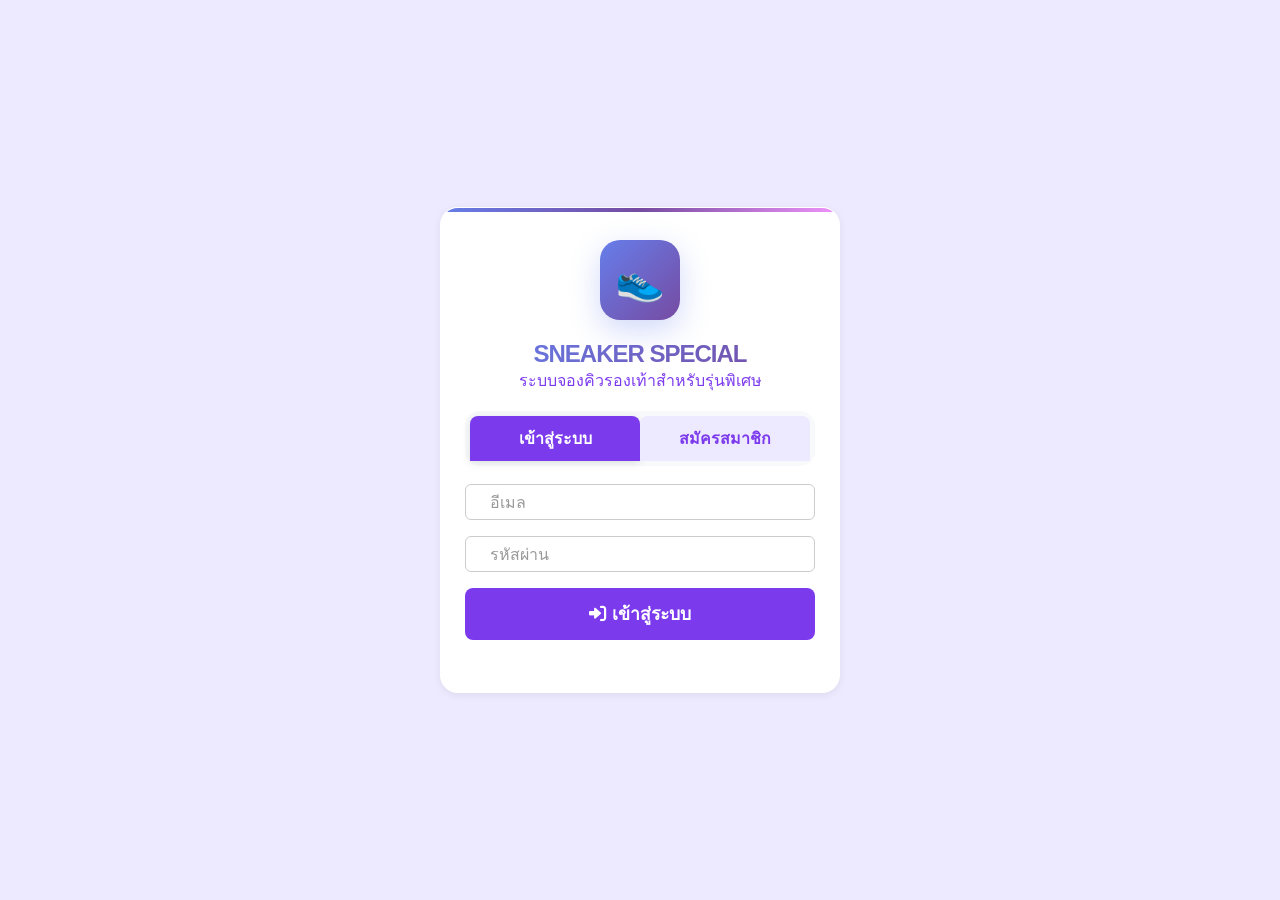
==== index.html @ 4ebf94cc "Add files via upload" ====
<!DOCTYPE html>
<html lang="th">
<head>
    <meta charset="UTF-8">
    <meta name="viewport" content="width=device-width, initial-scale=1.0">
    <title>SNEAKER SPECIAL - ระบบจองคิวรองเท้าสำหรับรุ่นพิเศษ</title>
    <link rel="stylesheet" href="style.css">
    <!-- Font Awesome (ไอคอน) -->
    <link rel="stylesheet" href="https://cdnjs.cloudflare.com/ajax/libs/font-awesome/6.0.0/css/all.min.css">
    <style>
        body { background: #ede9fe; font-family: 'Sarabun', sans-serif; margin: 0; }
        .auth-container { max-width: 400px; margin: 60px auto; background: #fff; border-radius: 18px; box-shadow: 0 2px 8px #0001; padding: 32px 24px; }
        .logo-section { text-align: center; margin-bottom: 18px; }
        .logo { font-size: 2.5em; }
        .brand-name { margin: 0; font-size: 1.5em; }
        .brand-tagline { color: #7c3aed; margin-bottom: 10px; }
        .form-tabs { display: flex; justify-content: center; margin-bottom: 18px; }
        .tab-button { flex: 1; padding: 10px 0; border: none; background: #ede9fe; color: #7c3aed; font-size: 1em; cursor: pointer; border-radius: 8px 8px 0 0; }
        .tab-button.active { background: #7c3aed; color: #fff; }
        .form-container { background: #fff; border-radius: 0 0 12px 12px; }
        .form-panel { display: none; }
        .form-panel.active { display: block; }
        .input-group { margin-bottom: 16px; }
        .form-input { width: 100%; padding: 8px; border-radius: 6px; border: 1px solid #ccc; font-size: 1em; }
        .form-button { width: 100%; padding: 12px; background: #7c3aed; color: #fff; border: none; border-radius: 8px; font-size: 1.1em; cursor: pointer; }
        .form-button:hover { background: #5b21b6; }
        .terms-check { margin-bottom: 12px; }
        .error-message { color: #e74c3c; text-align: center; margin-bottom: 8px; }
        .success-message { color: #1abc9c; text-align: center; margin-bottom: 8px; }
    </style>
</head>
<body>
    <div class="auth-container" id="authPage">
        <div class="logo-section">
            <div class="logo">👟</div>
            <h1 class="brand-name">SNEAKER SPECIAL</h1>
            <p class="brand-tagline">ระบบจองคิวรองเท้าสำหรับรุ่นพิเศษ</p>
        </div>
        <div class="form-tabs">
            <button class="tab-button active" onclick="switchTab('login')">เข้าสู่ระบบ</button>
            <button class="tab-button" onclick="switchTab('register')">สมัครสมาชิก</button>
        </div>
        <div class="error-message" id="errorMessage"></div>
        <div class="success-message" id="successMessage"></div>
        <div class="form-container">
            <!-- LOGIN FORM -->
            <div class="form-panel active" id="loginPanel">
                <form id="loginForm">
                    <div class="input-group">
                        <input type="email" class="form-input" id="loginEmail" placeholder=" " required>
                        <label>อีเมล</label>
                    </div>
                    <div class="input-group">
                        <input type="password" class="form-input" id="loginPassword" placeholder=" " required>
                        <label>รหัสผ่าน</label>
                    </div>
                    <button type="submit" class="form-button" id="loginBtn">
                        <i class="fas fa-sign-in-alt"></i> เข้าสู่ระบบ
                    </button>
                </form>
            </div>
            <!-- REGISTER FORM -->
            <div class="form-panel" id="registerPanel">
                <form id="registerForm">
                    <div class="input-group">
                        <input type="text" class="form-input" id="registerName" placeholder=" " required>
                        <label>ชื่อ-นามสกุล</label>
                    </div>
                    <div class="input-group">
                        <input type="email" class="form-input" id="registerEmail" placeholder=" " required>
                        <label>อีเมล</label>
                    </div>
                    <div class="input-group">
                        <input type="tel" class="form-input" id="registerPhone" placeholder=" " required>
                        <label>เบอร์โทรศัพท์</label>
                    </div>
                    <div class="input-group">
                        <input type="password" class="form-input" id="registerPassword" placeholder=" " required>
                        <label>รหัสผ่าน (อย่างน้อย 6 ตัวอักษร)</label>
                    </div>
                    <div class="input-group">
                        <input type="password" class="form-input" id="confirmPassword" placeholder=" " required>
                        <label>ยืนยันรหัสผ่าน</label>
                    </div>
                    <div class="terms-check">
                        <input type="checkbox" id="agreeTerms" required>
                        <label for="agreeTerms">
                            ฉันยอมรับ <a href="#">ข้อกำหนดการใช้งาน</a> และ <a href="#">นโยบายความเป็นส่วนตัว</a>
                        </label>
                    </div>
                    <button type="submit" class="form-button" id="registerBtn">
                        <i class="fas fa-user-plus"></i> สมัครสมาชิก
                    </button>
                </form>
            </div>
        </div>
    </div>
    <script>
        
        // สลับแท็บ
        function switchTab(tab) {
            document.getElementById('loginPanel').classList.remove('active');
            document.getElementById('registerPanel').classList.remove('active');
            document.querySelectorAll('.tab-button').forEach(btn => btn.classList.remove('active'));
            if (tab === 'login') {
                document.getElementById('loginPanel').classList.add('active');
                document.querySelectorAll('.tab-button')[0].classList.add('active');
            } else {
                document.getElementById('registerPanel').classList.add('active');
                document.querySelectorAll('.tab-button')[1].classList.add('active');
            }
            showError('');
            showSuccess('');
        }
        // สมัครสมาชิก
        document.getElementById('registerForm').addEventListener('submit', function(e){
            e.preventDefault();
            const name = document.getElementById('registerName').value.trim();
            const email = document.getElementById('registerEmail').value.trim();
            const phone = document.getElementById('registerPhone').value.trim();
            const password = document.getElementById('registerPassword').value;
            const confirmPassword = document.getElementById('confirmPassword').value;
            const agreeTerms = document.getElementById('agreeTerms').checked;
            if(!agreeTerms) return showError('กรุณายอมรับข้อกำหนดการใช้งาน');
            if(password.length < 6) return showError('รหัสผ่านต้องมีอย่างน้อย 6 ตัวอักษร');
            if(password !== confirmPassword) return showError('รหัสผ่านไม่ตรงกัน');
            let users = JSON.parse(localStorage.getItem('users') || '[]');
            if(users.find(u => u.email === email)) return showError('อีเมลนี้ถูกใช้ไปแล้ว');
            users.push({ name, email, phone, password });
            localStorage.setItem('users', JSON.stringify(users));
            showSuccess('สมัครสมาชิกสำเร็จ! กรุณาเข้าสู่ระบบ');
            switchTab('login');
        });
        // เข้าสู่ระบบ
        document.getElementById('loginForm').addEventListener('submit', function(e){
            e.preventDefault();
            const email = document.getElementById('loginEmail').value.trim();
            const password = document.getElementById('loginPassword').value;
            let users = JSON.parse(localStorage.getItem('users') || '[]');
            const user = users.find(u => u.email === email && u.password === password);
            if(!user) return showError('อีเมลหรือรหัสผ่านไม่ถูกต้อง');
            localStorage.setItem('currentUser', JSON.stringify(user));
window.location.href = "products.html";

        });
        function showError(msg) {
            document.getElementById('errorMessage').innerText = msg;
            document.getElementById('successMessage').innerText = '';
        }
        function showSuccess(msg) {
            document.getElementById('successMessage').innerText = msg;
            document.getElementById('errorMessage').innerText = '';
        
        };
    </script>
</body>
</html>
---- style.css ----
* {
    margin: 0;
    padding: 0;
    box-sizing: border-box;
}

body {
    font-family: -apple-system, BlinkMacSystemFont, 'Segoe UI', system-ui, sans-serif;
    background: linear-gradient(135deg, #667eea 0%, #764ba2 50%, #f093fb 100%);
    min-height: 100vh;
    display: flex;
    align-items: center;
    justify-content: center;
    padding: 20px;
}

/* ==================== AUTH CONTAINER ==================== */
.auth-container {
    background: rgba(255, 255, 255, 0.95);
    backdrop-filter: blur(20px);
    border-radius: 25px;
    padding: 40px;
    width: 100%;
    max-width: 450px;
    box-shadow: 0 30px 60px rgba(0, 0, 0, 0.2);
    position: relative;
    overflow: hidden;
    border: 1px solid rgba(255, 255, 255, 0.2);
    animation: slideIn 0.6s ease-out;
}

@keyframes slideIn {
    from {
        opacity: 0;
        transform: translateY(50px);
    }
    to {
        opacity: 1;
        transform: translateY(0);
    }
}

.auth-container::before {
    content: '';
    position: absolute;
    top: 0;
    left: 0;
    right: 0;
    height: 4px;
    background: linear-gradient(90deg, #667eea, #764ba2, #f093fb);
    animation: shimmer 3s ease-in-out infinite;
}

@keyframes shimmer {
    0%, 100% { opacity: 0.5; }
    50% { opacity: 1; }
}

/* ==================== LOGO SECTION ==================== */
.logo-section {
    text-align: center;
    margin-bottom: 40px;
}

.logo {
    width: 80px;
    height: 80px;
    background: linear-gradient(135deg, #667eea, #764ba2);
    border-radius: 20px;
    margin: 0 auto 20px;
    display: flex;
    align-items: center;
    justify-content: center;
    font-size: 2rem;
    animation: float 3s ease-in-out infinite;
    box-shadow: 0 10px 30px rgba(102, 126, 234, 0.3);
}

@keyframes float {
    0%, 100% { transform: translateY(0px) rotate(0deg); }
    50% { transform: translateY(-10px) rotate(2deg); }
}

.brand-name {
    font-size: 32px;
    font-weight: 800;
    background: linear-gradient(135deg, #667eea, #764ba2);
    -webkit-background-clip: text;
    -webkit-text-fill-color: transparent;
    background-clip: text;
    margin-bottom: 8px;
    letter-spacing: -1px;
}

.brand-tagline {
    color: #666;
    font-size: 16px;
    font-weight: 500;
}

/* ==================== FORM TABS ==================== */
.form-tabs {
    display: flex;
    background: #f8f9fa;
    border-radius: 15px;
    padding: 5px;
    margin-bottom: 30px;
}

.tab-button {
    flex: 1;
    padding: 12px 20px;
    border: none;
    background: transparent;
    border-radius: 12px;
    font-size: 16px;
    font-weight: 600;
    cursor: pointer;
    transition: all 0.3s ease;
    color: #666;
}

.tab-button.active {
    background: white;
    color: #667eea;
    box-shadow: 0 2px 10px rgba(0, 0, 0, 0.1);
}

/* ==================== FORM STYLES ==================== */
.form-container {
    position: relative;
}

.form-panel {
    display: none;
    animation: slideInPanel 0.3s ease-out;
}

.form-panel.active {
    display: block;
}

@keyframes slideInPanel {
    from {
        opacity: 0;
        transform: translateX(20px);
    }
    to {
        opacity: 1;
        transform: translateX(0);
    }
}

.input-group {
    position: relative;
    margin-bottom: 25px;
}

.input-group label {
    position: absolute;
    left: 20px;
    top: 50%;
    transform: translateY(-50%);
    color: #999;
    font-size: 16px;
    transition: all 0.3s ease;
    pointer-events: none;
    background: white;
    padding: 0 5px;
}

.form-input {
    width: 100%;
    padding: 18px 20px;
    border: 2px solid #e1e8ed;
    border-radius: 15px;
    font-size: 16px;
    transition: all 0.3s ease;
    background: white;
    color: #333;
}

.form-input:focus {
    outline: none;
    border-color: #667eea;
    box-shadow: 0 0 0 3px rgba(102, 126, 234, 0.1);
}

.form-input:focus + label,
.form-input:not(:placeholder-shown) + label {
    top: -2px;
    left: 15px;
    font-size: 12px;
    color: #667eea;
    font-weight: 600;
}

.password-toggle {
    position: absolute;
    right: 20px;
    top: 50%;
    transform: translateY(-50%);
    cursor: pointer;
    color: #999;
    transition: color 0.3s ease;
}

.password-toggle:hover {
    color: #667eea;
}

.form-button {
    width: 100%;
    padding: 18px;
    background: linear-gradient(135deg, #667eea, #764ba2);
    color: white;
    border: none;
    border-radius: 15px;
    font-size: 18px;
    font-weight: 600;
    cursor: pointer;
    transition: all 0.3s ease;
    margin-bottom: 20px;
    position: relative;
    overflow: hidden;
}

.form-button::before {
    content: '';
    position: absolute;
    top: 0;
    left: -100%;
    width: 100%;
    height: 100%;
    background: linear-gradient(90deg, transparent, rgba(255,255,255,0.2), transparent);
    transition: left 0.5s;
}

.form-button:hover::before {
    left: 100%;
}

.form-button:hover {
    transform: translateY(-2px);
    box-shadow: 0 10px 30px rgba(102, 126, 234, 0.4);
}

.form-button:active {
    transform: translateY(0);
}

.form-button:disabled {
    background: #ccc;
    cursor: not-allowed;
    transform: none;
}

.loading-spinner {
    display: inline-block;
    width: 20px;
    height: 20px;
    border: 2px solid #ffffff30;
    border-top: 2px solid #ffffff;
    border-radius: 50%;
    animation: spin 1s linear infinite;
    margin-right: 10px;
}

@keyframes spin {
    0% { transform: rotate(0deg); }
    100% { transform: rotate(360deg); }
}

/* ==================== DIVIDER & SOCIAL LOGIN ==================== */
.divider {
    text-align: center;
    margin: 30px 0;
    position: relative;
    color: #999;
}

.divider::before {
    content: '';
    position: absolute;
    top: 50%;
    left: 0;
    right: 0;
    height: 1px;
    background: #e1e8ed;
}

.divider span {
    background: rgba(255, 255, 255, 0.95);
    padding: 0 20px;
    font-size: 14px;
}

.social-login {
    display: flex;
    gap: 15px;
    margin-bottom: 25px;
}

.social-btn {
    flex: 1;
    padding: 15px;
    border: 2px solid #e1e8ed;
    border-radius: 15px;
    background: white;
    cursor: pointer;
    transition: all 0.3s ease;
    display: flex;
    align-items: center;
    justify-content: center;
    font-size: 20px;
}

.social-btn:hover {
    transform: translateY(-2px);
    box-shadow: 0 5px 20px rgba(0, 0, 0, 0.1);
}

.social-btn.google { color: #db4437; border-color: #db4437; }
.social-btn.facebook { color: #4267B2; border-color: #4267B2; }
.social-btn.line { color: #06c755; border-color: #06c755; }

/* ==================== TERMS & MESSAGES ==================== */
.terms-check {
    display: flex;
    align-items: flex-start;
    gap: 12px;
    margin-bottom: 25px;
    font-size: 14px;
    color: #666;
    line-height: 1.5;
}

.terms-check input[type="checkbox"] {
    width: 18px;
    height: 18px;
    margin-top: 2px;
}

.terms-check a {
    color: #667eea;
    text-decoration: none;
}

.terms-check a:hover {
    text-decoration: underline;
}

.error-message, .success-message {
    padding: 15px;
    border-radius: 12px;
    margin-bottom: 20px;
    font-size: 14px;
    display: none;
}

.error-message {
    background: #fee;
    color: #d63031;
    border-left: 4px solid #d63031;
    animation: shake 0.5s ease-in-out;
}

.success-message {
    background: #efffef;
    color: #27ae60;
    border-left: 4px solid #27ae60;
}

@keyframes shake {
    0%, 100% { transform: translateX(0); }
    25% { transform: translateX(-5px); }
    75% { transform: translateX(5px); }
}

/* ==================== MAIN APP STYLES ==================== */
.main-app {
    display: none;
    min-height: 100vh;
    background: linear-gradient(135deg, #667eea 0%, #764ba2 100%);
    padding: 20px;
}

.app-header {
    background: rgba(255, 255, 255, 0.95);
    backdrop-filter: blur(20px);
    padding: 25px;
    border-radius: 20px;
    margin-bottom: 30px;
    display: flex;
    justify-content: space-between;
    align-items: center;
    box-shadow: 0 10px 40px rgba(0, 0, 0, 0.1);
    border: 1px solid rgba(255, 255, 255, 0.2);
}

.user-profile {
    display: flex;
    align-items: center;
    gap: 15px;
}

.user-avatar {
    width: 50px;
    height: 50px;
    border-radius: 15px;
    background: linear-gradient(135deg, #667eea, #764ba2);
    display: flex;
    align-items: center;
    justify-content: center;
    color: white;
    font-size: 20px;
    font-weight: bold;
    box-shadow: 0 5px 15px rgba(102, 126, 234, 0.3);
}

.user-details h3 {
    color: #333;
    font-size: 18px;
    margin-bottom: 2px;
}

.user-details p {
    color: #666;
    font-size: 14px;
}

.logout-btn {
    background: linear-gradient(135deg, #ff6b6b, #ee5a52);
    color: white;
    border: none;
    padding: 12px 25px;
    border-radius: 12px;
    cursor: pointer;
    transition: all 0.3s ease;
    font-weight: 600;
}

.logout-btn:hover {
    transform: translateY(-2px);
    box-shadow: 0 8px 25px rgba(255, 107, 107, 0.4);
}

.container {
    max-width: 1200px;
    margin: 0 auto;
}

.app-title {
    text-align: center;
    color: white;
    margin-bottom: 40px;
}

.app-title h1 {
    font-size: 3rem;
    font-weight: 800;
    margin-bottom: 15px;
    text-shadow: 2px 4px 8px rgba(0, 0, 0, 0.3);
}

.app-title p {
    font-size: 1.2rem;
    opacity: 0.9;
}

/* ==================== STATS GRID ==================== */
.stats-grid {
    display: grid;
    grid-template-columns: repeat(auto-fit, minmax(200px, 1fr));
    gap: 20px;
    margin-bottom: 30px;
}

.stat-card {
    background: rgba(255, 255, 255, 0.95);
    backdrop-filter: blur(20px);
    padding: 25px;
    border-radius: 20px;
    text-align: center;
    box-shadow: 0 10px 30px rgba(0, 0, 0, 0.1);
    border: 1px solid rgba(255, 255, 255, 0.2);
    transition: transform 0.3s ease;
}

.stat-card:hover {
    transform: translateY(-5px);
}

.stat-number {
    font-size: 2.5rem;
    font-weight: 800;
    background: linear-gradient(135deg, #667eea, #764ba2);
    -webkit-background-clip: text;
    -webkit-text-fill-color: transparent;
    background-clip: text;
    margin-bottom: 8px;
}

.stat-label {
    color: #666;
    font-weight: 600;
}

/* ==================== SNEAKER SHOWCASE ==================== */
  .sneaker-showcase {
            background: rgba(255, 255, 255, 0.95);
            backdrop-filter: blur(20px);
            border-radius: 25px;
            padding: 40px;
            box-shadow: 0 20px 50px rgba(0, 0, 0, 0.15);
            border: 1px solid rgba(255, 255, 255, 0.2);
            margin-bottom: 30px;
        }
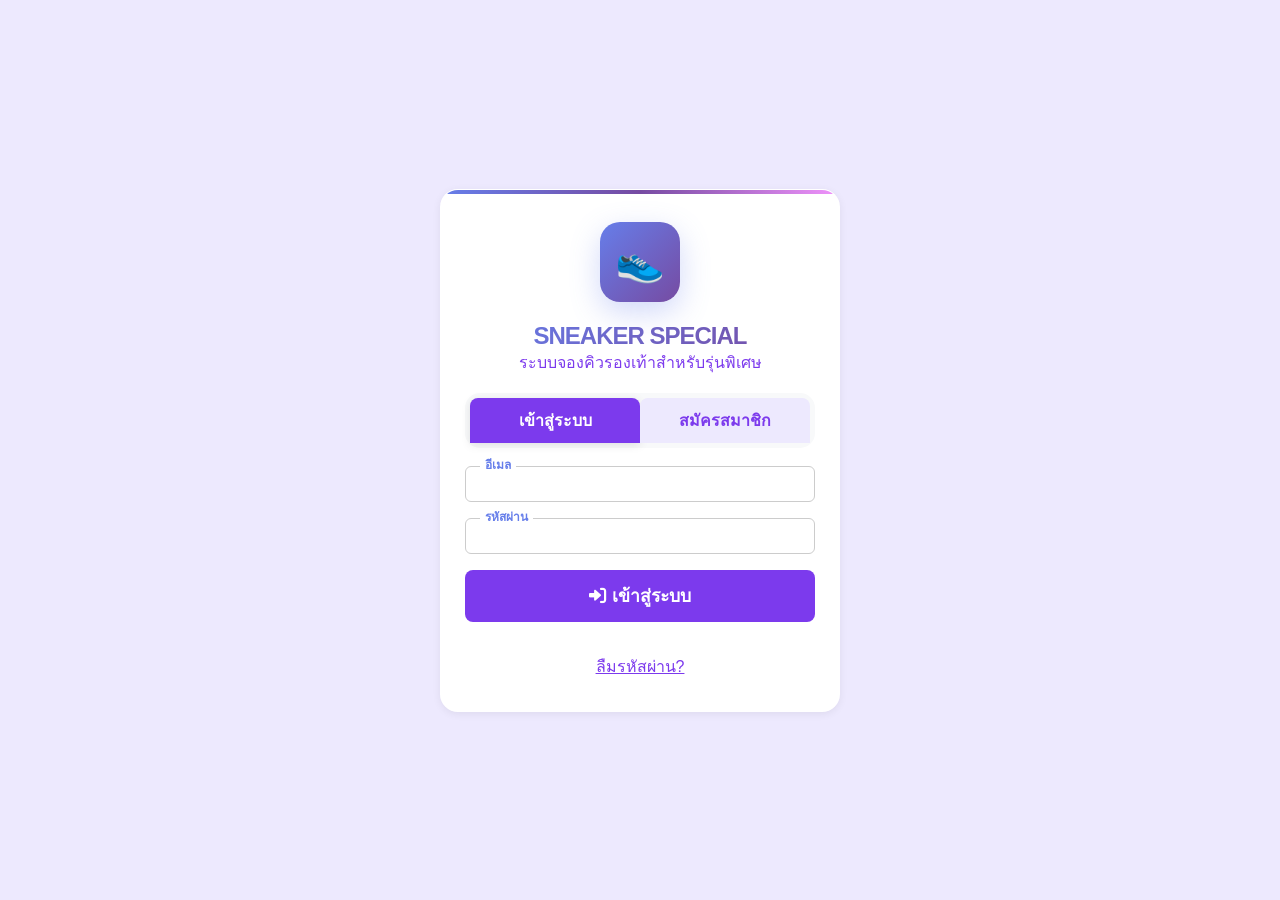
==== commit 82c361f9: "Add files via upload" ====
--- a/index.html
+++ b/index.html
@@ -15,7 +15,7 @@
         .brand-name { margin: 0; font-size: 1.5em; }
         .brand-tagline { color: #7c3aed; margin-bottom: 10px; }
         .form-tabs { display: flex; justify-content: center; margin-bottom: 18px; }
-        .tab-button { flex: 1; padding: 10px 0; border: none; background: #ede9fe; color: #7c3aed; font-size: 1em; cursor: pointer; border-radius: 8px 8px 0 0; }
+        .tab-button { flex: 1; padding: 10px 0; border: none; background: #ede9fe; color: oklch(54.134% 0.24669 293.012); font-size: 1em; cursor: pointer; border-radius: 8px 8px 0 0; }
         .tab-button.active { background: #7c3aed; color: #fff; }
         .form-container { background: #fff; border-radius: 0 0 12px 12px; }
         .form-panel { display: none; }
@@ -40,118 +40,180 @@
             <button class="tab-button active" onclick="switchTab('login')">เข้าสู่ระบบ</button>
             <button class="tab-button" onclick="switchTab('register')">สมัครสมาชิก</button>
         </div>
-        <div class="error-message" id="errorMessage"></div>
-        <div class="success-message" id="successMessage"></div>
+        
         <div class="form-container">
-            <!-- LOGIN FORM -->
-            <div class="form-panel active" id="loginPanel">
-                <form id="loginForm">
-                    <div class="input-group">
-                        <input type="email" class="form-input" id="loginEmail" placeholder=" " required>
-                        <label>อีเมล</label>
-                    </div>
-                    <div class="input-group">
-                        <input type="password" class="form-input" id="loginPassword" placeholder=" " required>
-                        <label>รหัสผ่าน</label>
-                    </div>
-                    <button type="submit" class="form-button" id="loginBtn">
-                        <i class="fas fa-sign-in-alt"></i> เข้าสู่ระบบ
-                    </button>
-                </form>
-            </div>
-            <!-- REGISTER FORM -->
-            <div class="form-panel" id="registerPanel">
-                <form id="registerForm">
-                    <div class="input-group">
-                        <input type="text" class="form-input" id="registerName" placeholder=" " required>
-                        <label>ชื่อ-นามสกุล</label>
-                    </div>
-                    <div class="input-group">
-                        <input type="email" class="form-input" id="registerEmail" placeholder=" " required>
-                        <label>อีเมล</label>
-                    </div>
-                    <div class="input-group">
-                        <input type="tel" class="form-input" id="registerPhone" placeholder=" " required>
-                        <label>เบอร์โทรศัพท์</label>
-                    </div>
-                    <div class="input-group">
-                        <input type="password" class="form-input" id="registerPassword" placeholder=" " required>
-                        <label>รหัสผ่าน (อย่างน้อย 6 ตัวอักษร)</label>
-                    </div>
-                    <div class="input-group">
-                        <input type="password" class="form-input" id="confirmPassword" placeholder=" " required>
-                        <label>ยืนยันรหัสผ่าน</label>
-                    </div>
-                    <div class="terms-check">
-                        <input type="checkbox" id="agreeTerms" required>
-                        <label for="agreeTerms">
-                            ฉันยอมรับ <a href="#">ข้อกำหนดการใช้งาน</a> และ <a href="#">นโยบายความเป็นส่วนตัว</a>
-                        </label>
-                    </div>
-                    <button type="submit" class="form-button" id="registerBtn">
-                        <i class="fas fa-user-plus"></i> สมัครสมาชิก
-                    </button>
-                </form>
-            </div>
+   <div class="form-panel active" id="loginPanel">
+  <form id="loginForm">
+  <div class="error-message" id="loginError"></div>
+  <div class="success-message" id="loginSuccess"></div>
+
+  <div class="input-group floating">
+    <input type="email" class="form-input" id="loginEmail" required>
+    <label for="loginEmail">อีเมล</label>
+  </div>
+  <div class="input-group floating">
+    <input type="password" class="form-input" id="loginPassword" required>
+    <label for="loginPassword">รหัสผ่าน</label>
+  </div>
+  <button type="submit" class="form-button" id="loginBtn">
+    <i class="fas fa-sign-in-alt"></i> เข้าสู่ระบบ
+  </button>
+</form>
+<p style="text-align:center; margin-top:12px;">
+  <a href="#" onclick="switchTab('login'); forgotPassword()" style="color:#7c3aed;">ลืมรหัสผ่าน?</a>
+</p>
+
+</div>
+
+<!-- REGISTER FORM -->
+<div class="form-panel" id="registerPanel">
+  <form id="registerForm">
+    <div class="error-message" id="registerError"></div>
+<div class="success-message" id="registerSuccess"></div>
+
+        <div class="input-group">
+            <label for="registerName">ชื่อ-นามสกุล</label>
+            <input type="text" class="form-input" id="registerName" placeholder=" " required>
+        </div>
+        <div class="input-group">
+            <label for="registerEmail">อีเมล</label>
+            <input type="email" class="form-input" id="registerEmail" placeholder=" " required>
+        </div>
+        <div class="input-group">
+            <label for="registerPhone">เบอร์โทรศัพท์</label>
+            <input type="tel" class="form-input" id="registerPhone" placeholder=" " required>
+        </div>
+        <div class="input-group">
+            <label for="registerPassword">รหัสผ่าน (อย่างน้อย 6 ตัวอักษร)</label>
+            <input type="password" class="form-input" id="registerPassword" placeholder=" " required>
+        </div>
+        <div class="input-group">
+            <label for="confirmPassword">ยืนยันรหัสผ่าน</label>
+            <input type="password" class="form-input" id="confirmPassword" placeholder=" " required>
+        </div>
+        <div class="terms-check">
+            <input type="checkbox" id="agreeTerms" required>
+            <label for="agreeTerms">
+                ฉันยอมรับ <a href="#">ข้อกำหนดการใช้งาน</a> และ <a href="#">นโยบายความเป็นส่วนตัว</a>
+            </label>
+        </div>
+        <button type="submit" class="form-button" id="registerBtn">
+            <i class="fas fa-user-plus"></i> สมัครสมาชิก
+        </button>
+    </form>
+</div>
         </div>
     </div>
-    <script>
-        
-        // สลับแท็บ
-        function switchTab(tab) {
-            document.getElementById('loginPanel').classList.remove('active');
-            document.getElementById('registerPanel').classList.remove('active');
-            document.querySelectorAll('.tab-button').forEach(btn => btn.classList.remove('active'));
-            if (tab === 'login') {
-                document.getElementById('loginPanel').classList.add('active');
-                document.querySelectorAll('.tab-button')[0].classList.add('active');
-            } else {
-                document.getElementById('registerPanel').classList.add('active');
-                document.querySelectorAll('.tab-button')[1].classList.add('active');
-            }
-            showError('');
-            showSuccess('');
-        }
-        // สมัครสมาชิก
-        document.getElementById('registerForm').addEventListener('submit', function(e){
-            e.preventDefault();
-            const name = document.getElementById('registerName').value.trim();
-            const email = document.getElementById('registerEmail').value.trim();
-            const phone = document.getElementById('registerPhone').value.trim();
-            const password = document.getElementById('registerPassword').value;
-            const confirmPassword = document.getElementById('confirmPassword').value;
-            const agreeTerms = document.getElementById('agreeTerms').checked;
-            if(!agreeTerms) return showError('กรุณายอมรับข้อกำหนดการใช้งาน');
-            if(password.length < 6) return showError('รหัสผ่านต้องมีอย่างน้อย 6 ตัวอักษร');
-            if(password !== confirmPassword) return showError('รหัสผ่านไม่ตรงกัน');
-            let users = JSON.parse(localStorage.getItem('users') || '[]');
-            if(users.find(u => u.email === email)) return showError('อีเมลนี้ถูกใช้ไปแล้ว');
-            users.push({ name, email, phone, password });
-            localStorage.setItem('users', JSON.stringify(users));
-            showSuccess('สมัครสมาชิกสำเร็จ! กรุณาเข้าสู่ระบบ');
-            switchTab('login');
-        });
-        // เข้าสู่ระบบ
-        document.getElementById('loginForm').addEventListener('submit', function(e){
-            e.preventDefault();
-            const email = document.getElementById('loginEmail').value.trim();
-            const password = document.getElementById('loginPassword').value;
-            let users = JSON.parse(localStorage.getItem('users') || '[]');
-            const user = users.find(u => u.email === email && u.password === password);
-            if(!user) return showError('อีเมลหรือรหัสผ่านไม่ถูกต้อง');
-            localStorage.setItem('currentUser', JSON.stringify(user));
+  <script>
+  // สลับแท็บ
+ function switchTab(tab) {
+  document.getElementById('loginPanel').classList.remove('active');
+  document.getElementById('registerPanel').classList.remove('active');
+  document.querySelectorAll('.tab-button').forEach(btn => btn.classList.remove('active'));
+
+  if (tab === 'login') {
+    document.getElementById('loginPanel').classList.add('active');
+    document.querySelectorAll('.tab-button')[0].classList.add('active');
+  } else {
+    document.getElementById('registerPanel').classList.add('active');
+    document.querySelectorAll('.tab-button')[1].classList.add('active');
+  }
+
+  showError('');
+  showSuccess('');
+}
+
+
+// ✅ ฟังก์ชันแสดงข้อความ
+function showError(msg) {
+  document.getElementById('loginError').innerHTML = '';
+  document.getElementById('loginSuccess').innerHTML = '';
+  document.getElementById('registerError').innerHTML = '';
+  document.getElementById('registerSuccess').innerHTML = '';
+
+  if (document.getElementById('loginPanel').classList.contains('active')) {
+    document.getElementById('loginError').innerHTML = msg;
+  } else {
+    document.getElementById('registerError').innerHTML = msg;
+  }
+}
+
+function showSuccess(msg) {
+  document.getElementById('loginError').innerHTML = '';
+  document.getElementById('loginSuccess').innerHTML = '';
+  document.getElementById('registerError').innerHTML = '';
+  document.getElementById('registerSuccess').innerHTML = '';
+
+  if (document.getElementById('loginPanel').classList.contains('active')) {
+    document.getElementById('loginSuccess').innerHTML = msg;
+  } else {
+    document.getElementById('registerSuccess').innerHTML = msg;
+  }
+}
+
+
+  // ✅ ฟังก์ชันลืมรหัสผ่าน
+  function forgotPassword() {
+  const email = document.getElementById('loginEmail').value.trim();
+  if (!email) return showError('กรุณากรอกอีเมลก่อน');
+
+  let users = JSON.parse(localStorage.getItem('users') || '[]');
+  const userIndex = users.findIndex(u => u.email === email);
+
+  if (userIndex === -1) return showError('ไม่พบอีเมลนี้ในระบบ');
+
+  const newPassword = prompt("กรุณากรอกรหัสผ่านใหม่:");
+  if (!newPassword || newPassword.length < 6) {
+    return showError('รหัสผ่านใหม่ต้องมีอย่างน้อย 6 ตัวอักษร');
+  }
+
+  users[userIndex].password = newPassword;
+  localStorage.setItem('users', JSON.stringify(users));
+  showSuccess('รีเซ็ตรหัสผ่านสำเร็จ! กรุณาเข้าสู่ระบบด้วยรหัสใหม่');
+  document.getElementById('loginForm').reset(); // ✅ ย้ายมาที่นี่
+}
+
+
+
+  // สมัครสมาชิก
+  document.getElementById('registerForm').addEventListener('submit', function(e){
+    e.preventDefault();
+    const name = document.getElementById('registerName').value.trim();
+    const email = document.getElementById('registerEmail').value.trim();
+    const phone = document.getElementById('registerPhone').value.trim();
+    const password = document.getElementById('registerPassword').value;
+    const confirmPassword = document.getElementById('confirmPassword').value;
+    const agreeTerms = document.getElementById('agreeTerms').checked;
+
+    if (!agreeTerms) return showError('กรุณายอมรับข้อกำหนดการใช้งาน');
+    if (password.length < 6) return showError('รหัสผ่านต้องมีอย่างน้อย 6 ตัวอักษร');
+    if (password !== confirmPassword) return showError('รหัสผ่านไม่ตรงกัน');
+
+    let users = JSON.parse(localStorage.getItem('users') || '[]');
+    if (users.find(u => u.email === email)) return showError('อีเมลนี้ถูกใช้ไปแล้ว');
+    if (users.find(u => u.phone === phone)) return showError('เบอร์โทรนี้ถูกใช้ไปแล้ว');
+
+    users.push({ name, email, phone, password });
+    localStorage.setItem('users', JSON.stringify(users));
+    showSuccess('สมัครสมาชิกสำเร็จ! กรุณาเข้าสู่ระบบ');
+    setTimeout(() => switchTab('login'), 1500);
+  });
+
+  // เข้าสู่ระบบ
+  document.getElementById('loginForm').addEventListener('submit', function(e){
+    e.preventDefault();
+    const email = document.getElementById('loginEmail').value.trim();
+    const password = document.getElementById('loginPassword').value;
+    let users = JSON.parse(localStorage.getItem('users') || '[]');
+    const user = users.find(u => u.email === email && u.password === password);
+    if (!user) return showError('อีเมลหรือรหัสผ่านไม่ถูกต้อง');
+    localStorage.setItem('currentUser', JSON.stringify(user));
+    alert("เข้าสู่ระบบสำเร็จ! กำลังไปหน้า products.html");
 window.location.href = "products.html";
 
-        });
-        function showError(msg) {
-            document.getElementById('errorMessage').innerText = msg;
-            document.getElementById('successMessage').innerText = '';
-        }
-        function showSuccess(msg) {
-            document.getElementById('successMessage').innerText = msg;
-            document.getElementById('errorMessage').innerText = '';
-        
-        };
-    </script>
+  });
+  
+</script>
+
 </body>
 </html>
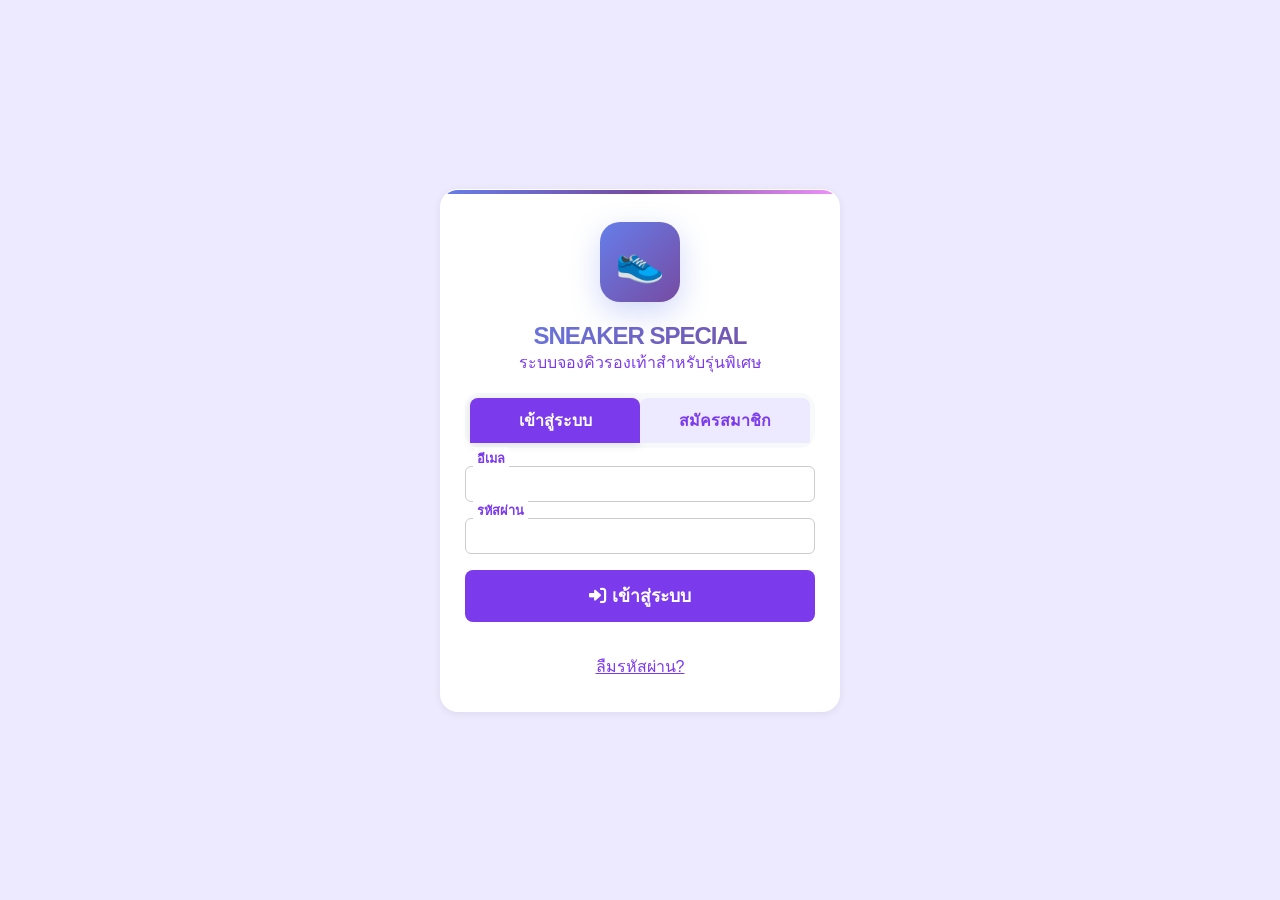
==== commit ce3a7559: "Add files via upload" ====
--- a/index.html
+++ b/index.html
@@ -27,6 +27,33 @@
         .terms-check { margin-bottom: 12px; }
         .error-message { color: #e74c3c; text-align: center; margin-bottom: 8px; }
         .success-message { color: #1abc9c; text-align: center; margin-bottom: 8px; }
+        @keyframes fadeIn {
+  from { opacity: 0; }
+  to { opacity: 1; }
+}
+.input-group.floating {
+  position: relative;
+}
+
+.input-group.floating label {
+  position: absolute;
+  top: 50%;
+  left: 12px;
+  transform: translateY(-50%);
+  background: #fff;
+  padding: 0 4px;
+  color: #999;
+  transition: 0.2s ease;
+  pointer-events: none;
+}
+
+.input-group.floating input:focus + label,
+.input-group.floating input:not(:placeholder-shown) + label {
+  top: -8px;
+  left: 8px;
+  font-size: 0.8em;
+  color: #7c3aed;
+}
     </style>
 </head>
 <body>
@@ -69,38 +96,44 @@
 <div class="form-panel" id="registerPanel">
   <form id="registerForm">
     <div class="error-message" id="registerError"></div>
-<div class="success-message" id="registerSuccess"></div>
-
-        <div class="input-group">
-            <label for="registerName">ชื่อ-นามสกุล</label>
-            <input type="text" class="form-input" id="registerName" placeholder=" " required>
-        </div>
-        <div class="input-group">
-            <label for="registerEmail">อีเมล</label>
-            <input type="email" class="form-input" id="registerEmail" placeholder=" " required>
-        </div>
-        <div class="input-group">
-            <label for="registerPhone">เบอร์โทรศัพท์</label>
-            <input type="tel" class="form-input" id="registerPhone" placeholder=" " required>
-        </div>
-        <div class="input-group">
-            <label for="registerPassword">รหัสผ่าน (อย่างน้อย 6 ตัวอักษร)</label>
-            <input type="password" class="form-input" id="registerPassword" placeholder=" " required>
-        </div>
-        <div class="input-group">
-            <label for="confirmPassword">ยืนยันรหัสผ่าน</label>
-            <input type="password" class="form-input" id="confirmPassword" placeholder=" " required>
-        </div>
-        <div class="terms-check">
-            <input type="checkbox" id="agreeTerms" required>
-            <label for="agreeTerms">
-                ฉันยอมรับ <a href="#">ข้อกำหนดการใช้งาน</a> และ <a href="#">นโยบายความเป็นส่วนตัว</a>
-            </label>
-        </div>
-        <button type="submit" class="form-button" id="registerBtn">
-            <i class="fas fa-user-plus"></i> สมัครสมาชิก
-        </button>
-    </form>
+    <div class="success-message" id="registerSuccess"></div>
+
+    <div class="input-group floating">
+      <input type="text" class="form-input" id="registerName" placeholder=" " required>
+      <label for="registerName">ชื่อ-นามสกุล</label>
+    </div>
+
+    <div class="input-group floating">
+      <input type="email" class="form-input" id="registerEmail" placeholder=" " required>
+      <label for="registerEmail">อีเมล</label>
+    </div>
+
+    <div class="input-group floating">
+      <input type="tel" class="form-input" id="registerPhone" placeholder=" " required>
+      <label for="registerPhone">เบอร์โทรศัพท์</label>
+    </div>
+
+    <div class="input-group floating">
+      <input type="password" class="form-input" id="registerPassword" placeholder=" " required>
+      <label for="registerPassword">รหัสผ่าน (อย่างน้อย 6 ตัวอักษร)</label>
+    </div>
+
+    <div class="input-group floating">
+      <input type="password" class="form-input" id="confirmPassword" placeholder=" " required>
+      <label for="confirmPassword">ยืนยันรหัสผ่าน</label>
+    </div>
+
+    <div class="terms-check">
+      <input type="checkbox" id="agreeTerms" required>
+      <label for="agreeTerms">
+        ฉันยอมรับ <a href="#">ข้อกำหนดการใช้งาน</a> และ <a href="#">นโยบายความเป็นส่วนตัว</a>
+      </label>
+    </div>
+
+    <button type="submit" class="form-button" id="registerBtn">
+      <i class="fas fa-user-plus"></i> สมัครสมาชิก
+    </button>
+  </form>
 </div>
         </div>
     </div>
@@ -153,26 +186,63 @@
 
 
   // ✅ ฟังก์ชันลืมรหัสผ่าน
-  function forgotPassword() {
-  const email = document.getElementById('loginEmail').value.trim();
-  if (!email) return showError('กรุณากรอกอีเมลก่อน');
+  function showForgotPopup(email) {
+  const popup = document.createElement('div');
+  popup.innerHTML = `
+    <div style="
+      position: fixed; top: 0; left: 0; width: 100%; height: 100%;
+      background: rgba(0,0,0,0.6); display: flex; justify-content: center; align-items: center;
+      z-index: 9999; animation: fadeIn 0.3s ease;
+    ">
+      <div style="
+        background: #fff; padding: 24px 32px; border-radius: 12px; text-align: center;
+        box-shadow: 0 4px 12px rgba(0,0,0,0.3); max-width: 360px;
+      ">
+        <h2 style="color: #7c3aed;">🔐 รีเซ็ตรหัสผ่าน</h2>
+        <p style="font-size: 1.1em; color: #333;">อีเมล: <strong>${email}</strong></p>
+        <input type="password" id="popupNewPassword" placeholder="รหัสผ่านใหม่" style="
+          width: 100%; padding: 8px; margin-top: 12px; border: 1px solid #ccc; border-radius: 6px;
+        ">
+        <div id="popupForgotError" style="color: red; margin-top: 8px;"></div>
+        <div style="margin-top: 16px;">
+          <button onclick="submitPopupForgot()" style="
+            padding: 8px 16px; background: #7c3aed; color: #fff;
+            border: none; border-radius: 6px; cursor: pointer;
+          ">ยืนยัน</button>
+          <button onclick="closePopupForgot()" style="
+            margin-left: 8px; background: #ccc; border: none;
+            padding: 8px 16px; border-radius: 6px; cursor: pointer;
+          ">ยกเลิก</button>
+        </div>
+      </div>
+    </div>
+  `;
+  popup.id = "forgotPopup";
+  document.body.appendChild(popup);
+}
+
+function closePopupForgot() {
+  const popup = document.getElementById("forgotPopup");
+  if (popup) popup.remove();
+}
+
+function submitPopupForgot() {
+  const newPassword = document.getElementById("popupNewPassword").value.trim();
+  if (newPassword.length < 6) {
+    document.getElementById("popupForgotError").innerText = "รหัสผ่านใหม่ต้องมีอย่างน้อย 6 ตัวอักษร";
+    return;
+  }
 
   let users = JSON.parse(localStorage.getItem('users') || '[]');
-  const userIndex = users.findIndex(u => u.email === email);
-
-  if (userIndex === -1) return showError('ไม่พบอีเมลนี้ในระบบ');
-
-  const newPassword = prompt("กรุณากรอกรหัสผ่านใหม่:");
-  if (!newPassword || newPassword.length < 6) {
-    return showError('รหัสผ่านใหม่ต้องมีอย่างน้อย 6 ตัวอักษร');
-  }
+  const userIndex = users.findIndex(u => u.email === forgotEmail);
+  if (userIndex === -1) return;
 
   users[userIndex].password = newPassword;
   localStorage.setItem('users', JSON.stringify(users));
-  showSuccess('รีเซ็ตรหัสผ่านสำเร็จ! กรุณาเข้าสู่ระบบด้วยรหัสใหม่');
-  document.getElementById('loginForm').reset(); // ✅ ย้ายมาที่นี่
-}
-
+  showSuccess("รีเซ็ตรหัสผ่านสำเร็จ! กรุณาเข้าสู่ระบบด้วยรหัสใหม่");
+  document.getElementById('loginForm').reset();
+  closePopupForgot();
+}
 
 
   // สมัครสมาชิก
@@ -208,12 +278,68 @@
     const user = users.find(u => u.email === email && u.password === password);
     if (!user) return showError('อีเมลหรือรหัสผ่านไม่ถูกต้อง');
     localStorage.setItem('currentUser', JSON.stringify(user));
-    alert("เข้าสู่ระบบสำเร็จ! กำลังไปหน้า products.html");
-window.location.href = "products.html";
+    showLoginPopup(user.name);
+
 
   });
-  
+  function showLoginPopup(name) {
+  const popup = document.createElement('div');
+  popup.innerHTML = `
+    <div style="
+      position: fixed; top: 0; left: 0; width: 100%; height: 100%;
+      background: rgba(0,0,0,0.6); display: flex; justify-content: center; align-items: center;
+      z-index: 9999; animation: fadeIn 0.3s ease;
+    ">
+      <div style="
+        background: #fff; padding: 24px 32px; border-radius: 12px; text-align: center;
+        box-shadow: 0 4px 12px rgba(0,0,0,0.3); max-width: 360px;
+      ">
+        <h2 style="color: #7c3aed;">✅ เข้าสู่ระบบสำเร็จ</h2>
+        <p style="font-size: 1.1em; color: #333;">ยินดีต้อนรับ <strong>${name}</strong></p>
+        <p style="margin-top: 12px;">กำลังไปหน้า <strong>products.html</strong>...</p>
+        <button onclick="closePopup()" style="
+          margin-top: 16px; padding: 8px 16px; background: #7c3aed; color: #fff;
+          border: none; border-radius: 6px; cursor: pointer;
+        ">ตกลง</button>
+      </div>
+    </div>
+  `;
+  popup.id = "loginPopup";
+  document.body.appendChild(popup);
+
+  setTimeout(() => {
+    window.location.href = "products.html";
+  }, 2000);
+}
+
+function closePopup() {
+  const popup = document.getElementById("loginPopup");
+  if (popup) popup.remove();
+}
+function forgotPassword() {
+  const email = document.getElementById('loginEmail').value.trim();
+  if (!email) return showError('กรุณากรอกอีเมลก่อน');
+
+  let users = JSON.parse(localStorage.getItem('users') || '[]');
+  const userIndex = users.findIndex(u => u.email === email);
+  if (userIndex === -1) return showError('ไม่พบอีเมลนี้ในระบบ');
+
+  forgotEmail = email;
+  showForgotPopup(email); // ✅ เรียก popup สวย ๆ
+}
+
 </script>
-
+<div id="forgotModal" style="display:none;" class="modal-overlay">
+  <div class="modal-box">
+    <h3>🔐 รีเซ็ตรหัสผ่าน</h3>
+    <p id="forgotEmailText" style="font-size:0.9em; color:#555;"></p>
+    <input type="password" id="forgotNewPassword" placeholder="รหัสผ่านใหม่ (อย่างน้อย 6 ตัวอักษร)">
+    <div class="modal-actions">
+      <button onclick="submitForgotPassword()">ยืนยัน</button>
+      <button onclick="closeForgotModal()">ยกเลิก</button>
+    </div>
+    <div id="forgotError" style="color:red; margin-top:8px;"></div>
+  </div>
+</div>
 </body>
-</html>
+</html>
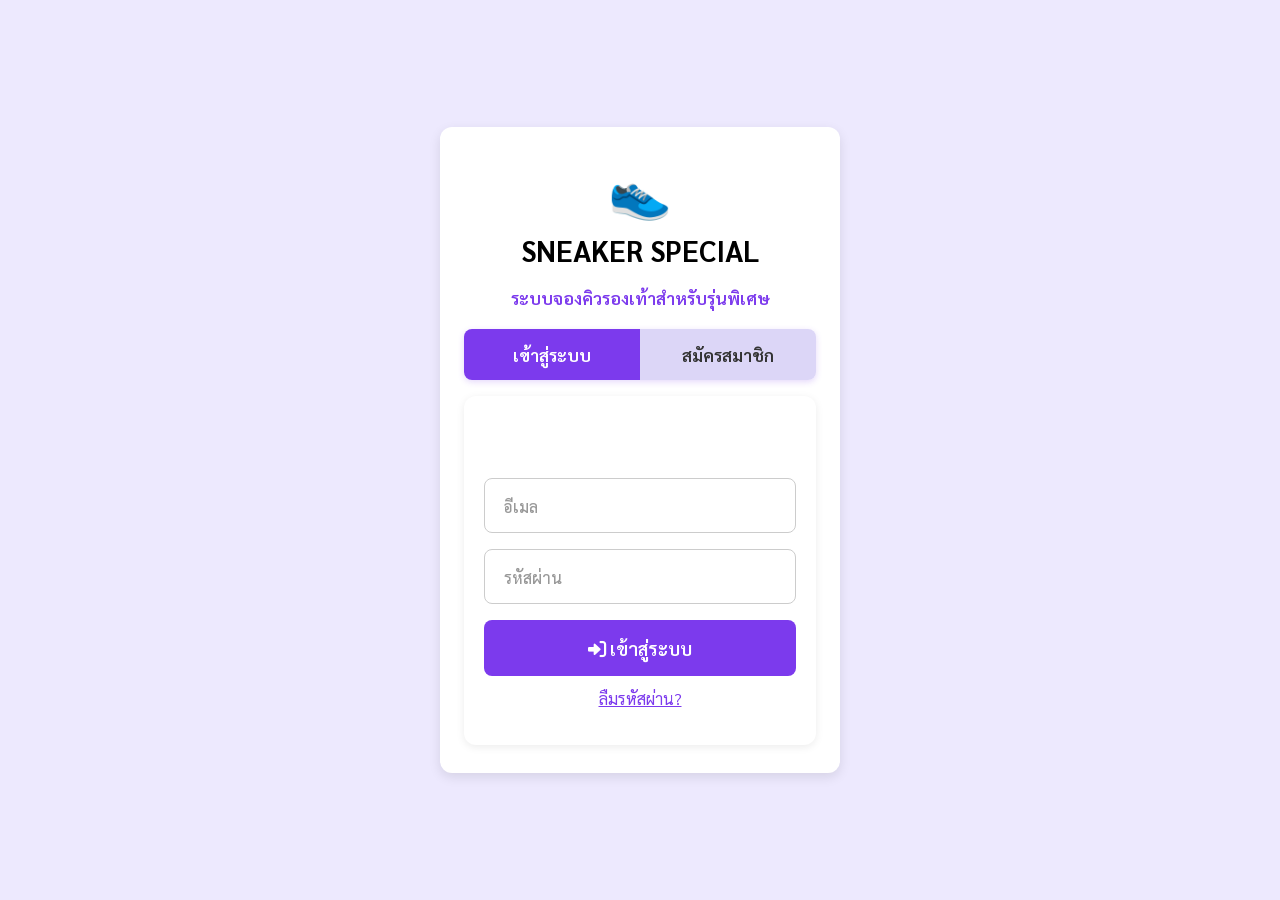
==== commit c53785b7: "Add files via upload" ====
--- a/index.html
+++ b/index.html
@@ -1,345 +1,501 @@
 <!DOCTYPE html>
 <html lang="th">
 <head>
-    <meta charset="UTF-8">
-    <meta name="viewport" content="width=device-width, initial-scale=1.0">
-    <title>SNEAKER SPECIAL - ระบบจองคิวรองเท้าสำหรับรุ่นพิเศษ</title>
-    <link rel="stylesheet" href="style.css">
-    <!-- Font Awesome (ไอคอน) -->
-    <link rel="stylesheet" href="https://cdnjs.cloudflare.com/ajax/libs/font-awesome/6.0.0/css/all.min.css">
-    <style>
-        body { background: #ede9fe; font-family: 'Sarabun', sans-serif; margin: 0; }
-        .auth-container { max-width: 400px; margin: 60px auto; background: #fff; border-radius: 18px; box-shadow: 0 2px 8px #0001; padding: 32px 24px; }
-        .logo-section { text-align: center; margin-bottom: 18px; }
-        .logo { font-size: 2.5em; }
-        .brand-name { margin: 0; font-size: 1.5em; }
-        .brand-tagline { color: #7c3aed; margin-bottom: 10px; }
-        .form-tabs { display: flex; justify-content: center; margin-bottom: 18px; }
-        .tab-button { flex: 1; padding: 10px 0; border: none; background: #ede9fe; color: oklch(54.134% 0.24669 293.012); font-size: 1em; cursor: pointer; border-radius: 8px 8px 0 0; }
-        .tab-button.active { background: #7c3aed; color: #fff; }
-        .form-container { background: #fff; border-radius: 0 0 12px 12px; }
-        .form-panel { display: none; }
-        .form-panel.active { display: block; }
-        .input-group { margin-bottom: 16px; }
-        .form-input { width: 100%; padding: 8px; border-radius: 6px; border: 1px solid #ccc; font-size: 1em; }
-        .form-button { width: 100%; padding: 12px; background: #7c3aed; color: #fff; border: none; border-radius: 8px; font-size: 1.1em; cursor: pointer; }
-        .form-button:hover { background: #5b21b6; }
-        .terms-check { margin-bottom: 12px; }
-        .error-message { color: #e74c3c; text-align: center; margin-bottom: 8px; }
-        .success-message { color: #1abc9c; text-align: center; margin-bottom: 8px; }
-        @keyframes fadeIn {
-  from { opacity: 0; }
-  to { opacity: 1; }
-}
-.input-group.floating {
-  position: relative;
-}
-
-.input-group.floating label {
-  position: absolute;
-  top: 50%;
-  left: 12px;
-  transform: translateY(-50%);
-  background: #fff;
-  padding: 0 4px;
-  color: #999;
-  transition: 0.2s ease;
-  pointer-events: none;
-}
-
-.input-group.floating input:focus + label,
-.input-group.floating input:not(:placeholder-shown) + label {
-  top: -8px;
-  left: 8px;
-  font-size: 0.8em;
-  color: #7c3aed;
-}
-    </style>
+<meta charset="UTF-8" />
+<meta name="viewport" content="width=device-width, initial-scale=1.0" />
+<title>SNEAKER SPECIAL - จองคิวรองเท้า</title>
+<link rel="stylesheet" href="https://cdnjs.cloudflare.com/ajax/libs/font-awesome/6.0.0/css/all.min.css" />
+<style>
+  @import url('https://fonts.googleapis.com/css2?family=Sarabun&display=swap');
+  * {
+    box-sizing: border-box;
+    font-family: 'Sarabun', sans-serif;
+  }
+  body {
+    margin: 0;
+    background: #ede9fe;
+    min-height: 100vh;
+    display: flex;
+    justify-content: center;
+    align-items: center;
+    padding: 12px;
+  }
+
+  .auth-container {
+    width: 100%;
+    max-width: 400px; /* เพิ่มขนาดบน Desktop */
+    padding: 28px 24px;
+    background: white;
+    border-radius: 12px;
+    box-shadow: 0 4px 12px rgba(0,0,0,0.1);
+  }
+
+  .logo-section {
+    text-align: center;
+    margin-bottom: 20px;
+  }
+
+  /* โลโก้ขยับ */
+  .logo {
+    font-size: 3.2rem;
+    display: inline-block;
+    animation: bounce 2.4s ease-in-out infinite;
+    user-select: none;
+  }
+  @keyframes bounce {
+    0%, 100% { transform: translateY(0); }
+    50% { transform: translateY(-12px); }
+  }
+
+  .brand-name {
+    font-size: 1.8rem;
+    margin: 8px 0 4px;
+  }
+  .brand-tagline {
+    color: #7c3aed;
+    margin-bottom: 14px;
+    font-size: 1.1rem;
+    font-weight: 600;
+  }
+
+  .form-tabs {
+    display: flex;
+    margin-bottom: 16px;
+    border-radius: 8px;
+    overflow: hidden;
+    box-shadow: 0 2px 6px rgb(124 58 237 / 0.2);
+  }
+  .tab-button {
+    flex: 1;
+    padding: 14px 0;
+    border: none;
+    background: #dcd6f7;
+    color: #333;
+    font-size: 1.1rem;
+    cursor: pointer;
+    font-weight: 600;
+    transition: background-color 0.3s, color 0.3s;
+  }
+  .tab-button.active {
+    background: #7c3aed;
+    color: white;
+  }
+
+  .form-container {
+    background: #fff;
+    border-radius: 12px;
+    padding: 18px 20px 20px;
+    box-shadow: 0 2px 8px rgba(0,0,0,0.08);
+  }
+  .form-panel {
+    display: none;
+  }
+  .form-panel.active {
+    display: block;
+  }
+
+  .input-group {
+    margin-bottom: 16px;
+    position: relative;
+  }
+  .form-input {
+    width: 100%;
+    padding: 16px 14px;
+    font-size: 1rem;
+    border-radius: 8px;
+    border: 1.5px solid #ccc;
+    transition: border-color 0.3s;
+  }
+  .form-input:focus {
+    outline: none;
+    border-color: #7c3aed;
+  }
+
+  .input-group.floating label {
+    position: absolute;
+    top: 50%;
+    left: 14px;
+    transform: translateY(-50%);
+    background: white;
+    color: #999;
+    transition: 0.25s ease;
+    padding: 0 6px;
+    pointer-events: none;
+    font-weight: 500;
+  }
+  .input-group.floating input:focus + label,
+  .input-group.floating input:not(:placeholder-shown) + label {
+    top: -10px;
+    font-size: 0.8rem;
+    color: #7c3aed;
+    left: 10px;
+  }
+
+  .form-button {
+    width: 100%;
+    padding: 16px;
+    background: #7c3aed;
+    color: white;
+    border: none;
+    border-radius: 8px;
+    font-size: 1.15rem;
+    font-weight: 600;
+    cursor: pointer;
+    transition: background-color 0.3s;
+  }
+  .form-button:hover {
+    background: #5b21b6;
+  }
+
+  .terms-check {
+    font-size: 0.95rem;
+    margin-top: 12px;
+    user-select: none;
+  }
+  .terms-check input {
+    margin-right: 8px;
+    transform: scale(1.15);
+    vertical-align: middle;
+  }
+  .terms-check a {
+    color: #7c3aed;
+    text-decoration: none;
+  }
+  .terms-check a:hover {
+    text-decoration: underline;
+  }
+
+  .error-message, .success-message {
+    text-align: center;
+    font-size: 0.95rem;
+    margin-bottom: 12px;
+    min-height: 20px;
+    font-weight: 600;
+    user-select: none;
+  }
+  .error-message {
+    color: #dc2626;
+  }
+  .success-message {
+    color: #16a34a;
+  }
+
+  /* Popup */
+  .popup-overlay {
+    position: fixed;
+    top: 0;
+    left: 0;
+    background: rgba(0, 0, 0, 0.55);
+    width: 100vw;
+    height: 100vh;
+    display: flex;
+    justify-content: center;
+    align-items: center;
+    z-index: 9999;
+    padding: 12px;
+  }
+  .popup-box {
+    background: white;
+    padding: 28px 24px;
+    border-radius: 12px;
+    width: 100%;
+    max-width: 380px;
+    text-align: center;
+    box-shadow: 0 6px 18px rgba(0, 0, 0, 0.25);
+  }
+  .popup-box input {
+    width: 100%;
+    padding: 14px;
+    margin: 14px 0;
+    border-radius: 8px;
+    border: 1.5px solid #ccc;
+    font-size: 1rem;
+  }
+  .popup-box input:focus {
+    border-color: #7c3aed;
+    outline: none;
+  }
+  .popup-box button {
+    padding: 12px 20px;
+    margin: 6px 6px 0;
+    border: none;
+    border-radius: 8px;
+    font-size: 1rem;
+    cursor: pointer;
+    font-weight: 600;
+  }
+  .popup-box .confirm {
+    background: #7c3aed;
+    color: white;
+    transition: background-color 0.3s;
+  }
+  .popup-box .confirm:hover {
+    background: #5b21b6;
+  }
+  .popup-box .cancel {
+    background: #ccc;
+    color: #333;
+    transition: background-color 0.3s;
+  }
+  .popup-box .cancel:hover {
+    background: #999;
+  }
+
+  /* Responsive */
+  @media (max-width: 480px) {
+    .auth-container {
+      max-width: 100%;
+      padding: 24px 16px;
+      border-radius: 12px;
+      box-shadow: none;
+      height: auto;
+    }
+    .brand-name {
+      font-size: 1.5rem;
+    }
+    .brand-tagline {
+      font-size: 1rem;
+    }
+    .tab-button {
+      font-size: 1rem;
+      padding: 12px 0;
+    }
+    .form-button {
+      font-size: 1.1rem;
+      padding: 14px 0;
+    }
+    .form-input {
+      padding: 14px 12px;
+      font-size: 1rem;
+    }
+    .input-group.floating label {
+      left: 12px;
+    }
+  }
+</style>
 </head>
 <body>
-    <div class="auth-container" id="authPage">
-        <div class="logo-section">
-            <div class="logo">👟</div>
-            <h1 class="brand-name">SNEAKER SPECIAL</h1>
-            <p class="brand-tagline">ระบบจองคิวรองเท้าสำหรับรุ่นพิเศษ</p>
-        </div>
-        <div class="form-tabs">
-            <button class="tab-button active" onclick="switchTab('login')">เข้าสู่ระบบ</button>
-            <button class="tab-button" onclick="switchTab('register')">สมัครสมาชิก</button>
-        </div>
-        
-        <div class="form-container">
-   <div class="form-panel active" id="loginPanel">
-  <form id="loginForm">
-  <div class="error-message" id="loginError"></div>
-  <div class="success-message" id="loginSuccess"></div>
-
-  <div class="input-group floating">
-    <input type="email" class="form-input" id="loginEmail" required>
-    <label for="loginEmail">อีเมล</label>
+<div class="auth-container" role="main" aria-label="ระบบจองคิวรองเท้า SNEAKER SPECIAL">
+  <div class="logo-section" aria-label="โลโก้แบรนด์">
+    <div class="logo" aria-hidden="true">👟</div>
+    <h1 class="brand-name">SNEAKER SPECIAL</h1>
+    <p class="brand-tagline">ระบบจองคิวรองเท้าสำหรับรุ่นพิเศษ</p>
   </div>
-  <div class="input-group floating">
-    <input type="password" class="form-input" id="loginPassword" required>
-    <label for="loginPassword">รหัสผ่าน</label>
+  <div class="form-tabs" role="tablist">
+    <button class="tab-button active" onclick="switchTab('login')" role="tab" aria-selected="true" aria-controls="loginPanel" id="loginTab">เข้าสู่ระบบ</button>
+    <button class="tab-button" onclick="switchTab('register')" role="tab" aria-selected="false" aria-controls="registerPanel" id="registerTab">สมัครสมาชิก</button>
   </div>
-  <button type="submit" class="form-button" id="loginBtn">
-    <i class="fas fa-sign-in-alt"></i> เข้าสู่ระบบ
-  </button>
-</form>
-<p style="text-align:center; margin-top:12px;">
-  <a href="#" onclick="switchTab('login'); forgotPassword()" style="color:#7c3aed;">ลืมรหัสผ่าน?</a>
-</p>
-
+  <div class="form-container">
+    <!-- Login -->
+    <div class="form-panel active" id="loginPanel" role="tabpanel" aria-labelledby="loginTab">
+      <form id="loginForm" novalidate>
+        <div class="error-message" id="loginError" role="alert" aria-live="assertive"></div>
+        <div class="success-message" id="loginSuccess" role="alert" aria-live="polite"></div>
+        <div class="input-group floating">
+          <input type="email" class="form-input" id="loginEmail" required placeholder=" " aria-describedby="loginEmailLabel" autocomplete="username" />
+          <label for="loginEmail" id="loginEmailLabel">อีเมล</label>
+        </div>
+        <div class="input-group floating">
+          <input type="password" class="form-input" id="loginPassword" required placeholder=" " autocomplete="current-password" />
+          <label for="loginPassword">รหัสผ่าน</label>
+        </div>
+        <button type="submit" class="form-button"><i class="fas fa-sign-in-alt"></i> เข้าสู่ระบบ</button>
+      </form>
+      <p style="text-align:center; margin-top:12px;">
+        <a href="#" onclick="forgotPassword();return false;" style="color:#7c3aed;">ลืมรหัสผ่าน?</a>
+      </p>
+    </div>
+    <!-- Register -->
+    <div class="form-panel" id="registerPanel" role="tabpanel" aria-labelledby="registerTab">
+      <form id="registerForm" novalidate>
+        <div class="error-message" id="registerError" role="alert" aria-live="assertive"></div>
+        <div class="success-message" id="registerSuccess" role="alert" aria-live="polite"></div>
+        <div class="input-group floating">
+          <input type="text" class="form-input" id="registerName" required placeholder=" " autocomplete="name" />
+          <label for="registerName">ชื่อ-นามสกุล</label>
+        </div>
+        <div class="input-group floating">
+          <input type="email" class="form-input" id="registerEmail" required placeholder=" " autocomplete="email" />
+          <label for="registerEmail">อีเมล</label>
+        </div>
+        <div class="input-group floating">
+          <input type="tel" class="form-input" id="registerPhone" required placeholder=" " autocomplete="tel" />
+          <label for="registerPhone">เบอร์โทรศัพท์</label>
+        </div>
+        <div class="input-group floating">
+          <input type="password" class="form-input" id="registerPassword" required placeholder=" " autocomplete="new-password" />
+          <label for="registerPassword">รหัสผ่าน</label>
+        </div>
+        <div class="input-group floating">
+          <input type="password" class="form-input" id="confirmPassword" required placeholder=" " autocomplete="new-password" />
+          <label for="confirmPassword">ยืนยันรหัสผ่าน</label>
+        </div>
+        <div class="terms-check">
+          <input type="checkbox" id="agreeTerms" required />
+          <label for="agreeTerms">ฉันยอมรับ <a href="#" tabindex="0">ข้อกำหนด</a> และ <a href="#" tabindex="0">นโยบาย</a></label>
+        </div>
+        <button type="submit" class="form-button"><i class="fas fa-user-plus"></i> สมัครสมาชิก</button>
+      </form>
+    </div>
+  </div>
 </div>
 
-<!-- REGISTER FORM -->
-<div class="form-panel" id="registerPanel">
-  <form id="registerForm">
-    <div class="error-message" id="registerError"></div>
-    <div class="success-message" id="registerSuccess"></div>
-
-    <div class="input-group floating">
-      <input type="text" class="form-input" id="registerName" placeholder=" " required>
-      <label for="registerName">ชื่อ-นามสกุล</label>
-    </div>
-
-    <div class="input-group floating">
-      <input type="email" class="form-input" id="registerEmail" placeholder=" " required>
-      <label for="registerEmail">อีเมล</label>
-    </div>
-
-    <div class="input-group floating">
-      <input type="tel" class="form-input" id="registerPhone" placeholder=" " required>
-      <label for="registerPhone">เบอร์โทรศัพท์</label>
-    </div>
-
-    <div class="input-group floating">
-      <input type="password" class="form-input" id="registerPassword" placeholder=" " required>
-      <label for="registerPassword">รหัสผ่าน (อย่างน้อย 6 ตัวอักษร)</label>
-    </div>
-
-    <div class="input-group floating">
-      <input type="password" class="form-input" id="confirmPassword" placeholder=" " required>
-      <label for="confirmPassword">ยืนยันรหัสผ่าน</label>
-    </div>
-
-    <div class="terms-check">
-      <input type="checkbox" id="agreeTerms" required>
-      <label for="agreeTerms">
-        ฉันยอมรับ <a href="#">ข้อกำหนดการใช้งาน</a> และ <a href="#">นโยบายความเป็นส่วนตัว</a>
-      </label>
-    </div>
-
-    <button type="submit" class="form-button" id="registerBtn">
-      <i class="fas fa-user-plus"></i> สมัครสมาชิก
-    </button>
-  </form>
-</div>
-        </div>
-    </div>
-  <script>
-  // สลับแท็บ
- function switchTab(tab) {
-  document.getElementById('loginPanel').classList.remove('active');
-  document.getElementById('registerPanel').classList.remove('active');
-  document.querySelectorAll('.tab-button').forEach(btn => btn.classList.remove('active'));
+<!-- POPUP RESET -->
+<div id="popupContainer" aria-live="assertive" aria-atomic="true"></div>
+
+<script>
+let forgotEmail = '';
+
+function switchTab(tab) {
+  // Reset errors & success
+  showError('');
+  showSuccess('');
+
+  document.querySelectorAll('.tab-button').forEach(btn => {
+    btn.classList.remove('active');
+    btn.setAttribute('aria-selected', 'false');
+  });
+  document.querySelectorAll('.form-panel').forEach(panel => panel.classList.remove('active'));
 
   if (tab === 'login') {
     document.getElementById('loginPanel').classList.add('active');
-    document.querySelectorAll('.tab-button')[0].classList.add('active');
+    const loginTab = document.getElementById('loginTab');
+    loginTab.classList.add('active');
+    loginTab.setAttribute('aria-selected', 'true');
   } else {
     document.getElementById('registerPanel').classList.add('active');
-    document.querySelectorAll('.tab-button')[1].classList.add('active');
-  }
-
+    const registerTab = document.getElementById('registerTab');
+    registerTab.classList.add('active');
+    registerTab.setAttribute('aria-selected', 'true');
+  }
+}
+
+function showError(msg) {
+  document.getElementById('loginError').innerText = '';
+  document.getElementById('registerError').innerText = '';
+  if (document.getElementById('loginPanel').classList.contains('active')) {
+    document.getElementById('loginError').innerText = msg;
+  } else {
+    document.getElementById('registerError').innerText = msg;
+  }
+}
+
+function showSuccess(msg) {
+  document.getElementById('loginSuccess').innerText = '';
+  document.getElementById('registerSuccess').innerText = '';
+  if (document.getElementById('loginPanel').classList.contains('active')) {
+    document.getElementById('loginSuccess').innerText = msg;
+  } else {
+    document.getElementById('registerSuccess').innerText = msg;
+  }
+}
+
+document.getElementById('registerForm').addEventListener('submit', function(e) {
+  e.preventDefault();
   showError('');
   showSuccess('');
-}
-
-
-// ✅ ฟังก์ชันแสดงข้อความ
-function showError(msg) {
-  document.getElementById('loginError').innerHTML = '';
-  document.getElementById('loginSuccess').innerHTML = '';
-  document.getElementById('registerError').innerHTML = '';
-  document.getElementById('registerSuccess').innerHTML = '';
-
-  if (document.getElementById('loginPanel').classList.contains('active')) {
-    document.getElementById('loginError').innerHTML = msg;
-  } else {
-    document.getElementById('registerError').innerHTML = msg;
-  }
-}
-
-function showSuccess(msg) {
-  document.getElementById('loginError').innerHTML = '';
-  document.getElementById('loginSuccess').innerHTML = '';
-  document.getElementById('registerError').innerHTML = '';
-  document.getElementById('registerSuccess').innerHTML = '';
-
-  if (document.getElementById('loginPanel').classList.contains('active')) {
-    document.getElementById('loginSuccess').innerHTML = msg;
-  } else {
-    document.getElementById('registerSuccess').innerHTML = msg;
-  }
-}
-
-
-  // ✅ ฟังก์ชันลืมรหัสผ่าน
-  function showForgotPopup(email) {
+
+  const name = registerName.value.trim();
+  const email = registerEmail.value.trim();
+  const phone = registerPhone.value.trim();
+  const password = registerPassword.value;
+  const confirm = confirmPassword.value;
+
+  if (!agreeTerms.checked) {
+    return showError('กรุณายอมรับข้อกำหนด');
+  }
+  if (password.length < 6) {
+    return showError('รหัสผ่านต้องมีอย่างน้อย 6 ตัว');
+  }
+  if (password !== confirm) {
+    return showError('รหัสผ่านไม่ตรงกัน');
+  }
+
+  let users = JSON.parse(localStorage.getItem('users') || '[]');
+  if (users.find(u => u.email === email)) return showError('อีเมลนี้ถูกใช้แล้ว');
+  if (users.find(u => u.phone === phone)) return showError('เบอร์นี้ถูกใช้แล้ว');
+
+  users.push({ name, email, phone, password });
+  localStorage.setItem('users', JSON.stringify(users));
+  showSuccess('สมัครสมาชิกสำเร็จ');
+  setTimeout(() => switchTab('login'), 1300);
+});
+
+document.getElementById('loginForm').addEventListener('submit', function(e) {
+  e.preventDefault();
+  showError('');
+  showSuccess('');
+
+  const email = loginEmail.value.trim();
+  const password = loginPassword.value;
+
+  let users = JSON.parse(localStorage.getItem('users') || '[]');
+  const user = users.find(u => u.email === email && u.password === password);
+
+  if (!user) return showError('อีเมลหรือรหัสผ่านไม่ถูกต้อง');
+
+  localStorage.setItem('currentUser', JSON.stringify(user));
+  showSuccess('เข้าสู่ระบบสำเร็จ ยินดีต้อนรับเข้าสู่ SNEAKER');
+
+  setTimeout(() => window.location.href = 'products.html', 1500);
+});
+
+function forgotPassword() {
+  showError('');
+  const email = loginEmail.value.trim();
+  if (!email) return showError('กรุณากรอกอีเมล');
+
+  let users = JSON.parse(localStorage.getItem('users') || '[]');
+  const user = users.find(u => u.email === email);
+  if (!user) return showError('ไม่พบอีเมลนี้ในระบบ');
+
+  forgotEmail = email;
+
   const popup = document.createElement('div');
+  popup.className = 'popup-overlay';
   popup.innerHTML = `
-    <div style="
-      position: fixed; top: 0; left: 0; width: 100%; height: 100%;
-      background: rgba(0,0,0,0.6); display: flex; justify-content: center; align-items: center;
-      z-index: 9999; animation: fadeIn 0.3s ease;
-    ">
-      <div style="
-        background: #fff; padding: 24px 32px; border-radius: 12px; text-align: center;
-        box-shadow: 0 4px 12px rgba(0,0,0,0.3); max-width: 360px;
-      ">
-        <h2 style="color: #7c3aed;">🔐 รีเซ็ตรหัสผ่าน</h2>
-        <p style="font-size: 1.1em; color: #333;">อีเมล: <strong>${email}</strong></p>
-        <input type="password" id="popupNewPassword" placeholder="รหัสผ่านใหม่" style="
-          width: 100%; padding: 8px; margin-top: 12px; border: 1px solid #ccc; border-radius: 6px;
-        ">
-        <div id="popupForgotError" style="color: red; margin-top: 8px;"></div>
-        <div style="margin-top: 16px;">
-          <button onclick="submitPopupForgot()" style="
-            padding: 8px 16px; background: #7c3aed; color: #fff;
-            border: none; border-radius: 6px; cursor: pointer;
-          ">ยืนยัน</button>
-          <button onclick="closePopupForgot()" style="
-            margin-left: 8px; background: #ccc; border: none;
-            padding: 8px 16px; border-radius: 6px; cursor: pointer;
-          ">ยกเลิก</button>
-        </div>
-      </div>
+    <div class="popup-box" role="dialog" aria-modal="true" aria-labelledby="resetPasswordTitle">
+      <h3 id="resetPasswordTitle">🔐 รีเซ็ตรหัสผ่าน</h3>
+      <p>อีเมล: <strong>${email}</strong></p>
+      <input type="password" id="newPassword" placeholder="รหัสผ่านใหม่ (6 ตัวขึ้นไป)" aria-describedby="popupError" />
+      <div id="popupError" style="color:red; font-size:0.9em; min-height: 1.2em;"></div>
+      <button class="confirm" onclick="submitResetPassword()">รีเซ็ต</button>
+      <button class="cancel" onclick="closePopup()">ยกเลิก</button>
     </div>
   `;
-  popup.id = "forgotPopup";
-  document.body.appendChild(popup);
+  document.getElementById('popupContainer').appendChild(popup);
+  document.getElementById('newPassword').focus();
 }
 
-function closePopupForgot() {
-  const popup = document.getElementById("forgotPopup");
-  if (popup) popup.remove();
-}
-
-function submitPopupForgot() {
-  const newPassword = document.getElementById("popupNewPassword").value.trim();
+function submitResetPassword() {
+  const newPassInput = document.getElementById('newPassword');
+  const errorDiv = document.getElementById('popupError');
+  errorDiv.textContent = '';
+  const newPassword = newPassInput.value;
+
   if (newPassword.length < 6) {
-    document.getElementById("popupForgotError").innerText = "รหัสผ่านใหม่ต้องมีอย่างน้อย 6 ตัวอักษร";
+    errorDiv.textContent = 'รหัสผ่านต้องมีอย่างน้อย 6 ตัว';
+    newPassInput.focus();
     return;
   }
 
   let users = JSON.parse(localStorage.getItem('users') || '[]');
   const userIndex = users.findIndex(u => u.email === forgotEmail);
-  if (userIndex === -1) return;
+  if (userIndex === -1) {
+    errorDiv.textContent = 'เกิดข้อผิดพลาด ไม่พบผู้ใช้';
+    return;
+  }
 
   users[userIndex].password = newPassword;
   localStorage.setItem('users', JSON.stringify(users));
-  showSuccess("รีเซ็ตรหัสผ่านสำเร็จ! กรุณาเข้าสู่ระบบด้วยรหัสใหม่");
-  document.getElementById('loginForm').reset();
-  closePopupForgot();
+  closePopup();
+  showSuccess('รีเซ็ตรหัสผ่านสำเร็จ กรุณาเข้าสู่ระบบใหม่');
 }
 
-
-  // สมัครสมาชิก
-  document.getElementById('registerForm').addEventListener('submit', function(e){
-    e.preventDefault();
-    const name = document.getElementById('registerName').value.trim();
-    const email = document.getElementById('registerEmail').value.trim();
-    const phone = document.getElementById('registerPhone').value.trim();
-    const password = document.getElementById('registerPassword').value;
-    const confirmPassword = document.getElementById('confirmPassword').value;
-    const agreeTerms = document.getElementById('agreeTerms').checked;
-
-    if (!agreeTerms) return showError('กรุณายอมรับข้อกำหนดการใช้งาน');
-    if (password.length < 6) return showError('รหัสผ่านต้องมีอย่างน้อย 6 ตัวอักษร');
-    if (password !== confirmPassword) return showError('รหัสผ่านไม่ตรงกัน');
-
-    let users = JSON.parse(localStorage.getItem('users') || '[]');
-    if (users.find(u => u.email === email)) return showError('อีเมลนี้ถูกใช้ไปแล้ว');
-    if (users.find(u => u.phone === phone)) return showError('เบอร์โทรนี้ถูกใช้ไปแล้ว');
-
-    users.push({ name, email, phone, password });
-    localStorage.setItem('users', JSON.stringify(users));
-    showSuccess('สมัครสมาชิกสำเร็จ! กรุณาเข้าสู่ระบบ');
-    setTimeout(() => switchTab('login'), 1500);
-  });
-
-  // เข้าสู่ระบบ
-  document.getElementById('loginForm').addEventListener('submit', function(e){
-    e.preventDefault();
-    const email = document.getElementById('loginEmail').value.trim();
-    const password = document.getElementById('loginPassword').value;
-    let users = JSON.parse(localStorage.getItem('users') || '[]');
-    const user = users.find(u => u.email === email && u.password === password);
-    if (!user) return showError('อีเมลหรือรหัสผ่านไม่ถูกต้อง');
-    localStorage.setItem('currentUser', JSON.stringify(user));
-    showLoginPopup(user.name);
-
-
-  });
-  function showLoginPopup(name) {
-  const popup = document.createElement('div');
-  popup.innerHTML = `
-    <div style="
-      position: fixed; top: 0; left: 0; width: 100%; height: 100%;
-      background: rgba(0,0,0,0.6); display: flex; justify-content: center; align-items: center;
-      z-index: 9999; animation: fadeIn 0.3s ease;
-    ">
-      <div style="
-        background: #fff; padding: 24px 32px; border-radius: 12px; text-align: center;
-        box-shadow: 0 4px 12px rgba(0,0,0,0.3); max-width: 360px;
-      ">
-        <h2 style="color: #7c3aed;">✅ เข้าสู่ระบบสำเร็จ</h2>
-        <p style="font-size: 1.1em; color: #333;">ยินดีต้อนรับ <strong>${name}</strong></p>
-        <p style="margin-top: 12px;">กำลังไปหน้า <strong>products.html</strong>...</p>
-        <button onclick="closePopup()" style="
-          margin-top: 16px; padding: 8px 16px; background: #7c3aed; color: #fff;
-          border: none; border-radius: 6px; cursor: pointer;
-        ">ตกลง</button>
-      </div>
-    </div>
-  `;
-  popup.id = "loginPopup";
-  document.body.appendChild(popup);
-
-  setTimeout(() => {
-    window.location.href = "products.html";
-  }, 2000);
+function closePopup() {
+  const popupContainer = document.getElementById('popupContainer');
+  popupContainer.innerHTML = '';
 }
-
-function closePopup() {
-  const popup = document.getElementById("loginPopup");
-  if (popup) popup.remove();
-}
-function forgotPassword() {
-  const email = document.getElementById('loginEmail').value.trim();
-  if (!email) return showError('กรุณากรอกอีเมลก่อน');
-
-  let users = JSON.parse(localStorage.getItem('users') || '[]');
-  const userIndex = users.findIndex(u => u.email === email);
-  if (userIndex === -1) return showError('ไม่พบอีเมลนี้ในระบบ');
-
-  forgotEmail = email;
-  showForgotPopup(email); // ✅ เรียก popup สวย ๆ
-}
-
 </script>
-<div id="forgotModal" style="display:none;" class="modal-overlay">
-  <div class="modal-box">
-    <h3>🔐 รีเซ็ตรหัสผ่าน</h3>
-    <p id="forgotEmailText" style="font-size:0.9em; color:#555;"></p>
-    <input type="password" id="forgotNewPassword" placeholder="รหัสผ่านใหม่ (อย่างน้อย 6 ตัวอักษร)">
-    <div class="modal-actions">
-      <button onclick="submitForgotPassword()">ยืนยัน</button>
-      <button onclick="closeForgotModal()">ยกเลิก</button>
-    </div>
-    <div id="forgotError" style="color:red; margin-top:8px;"></div>
-  </div>
-</div>
 </body>
-</html>+</html>
